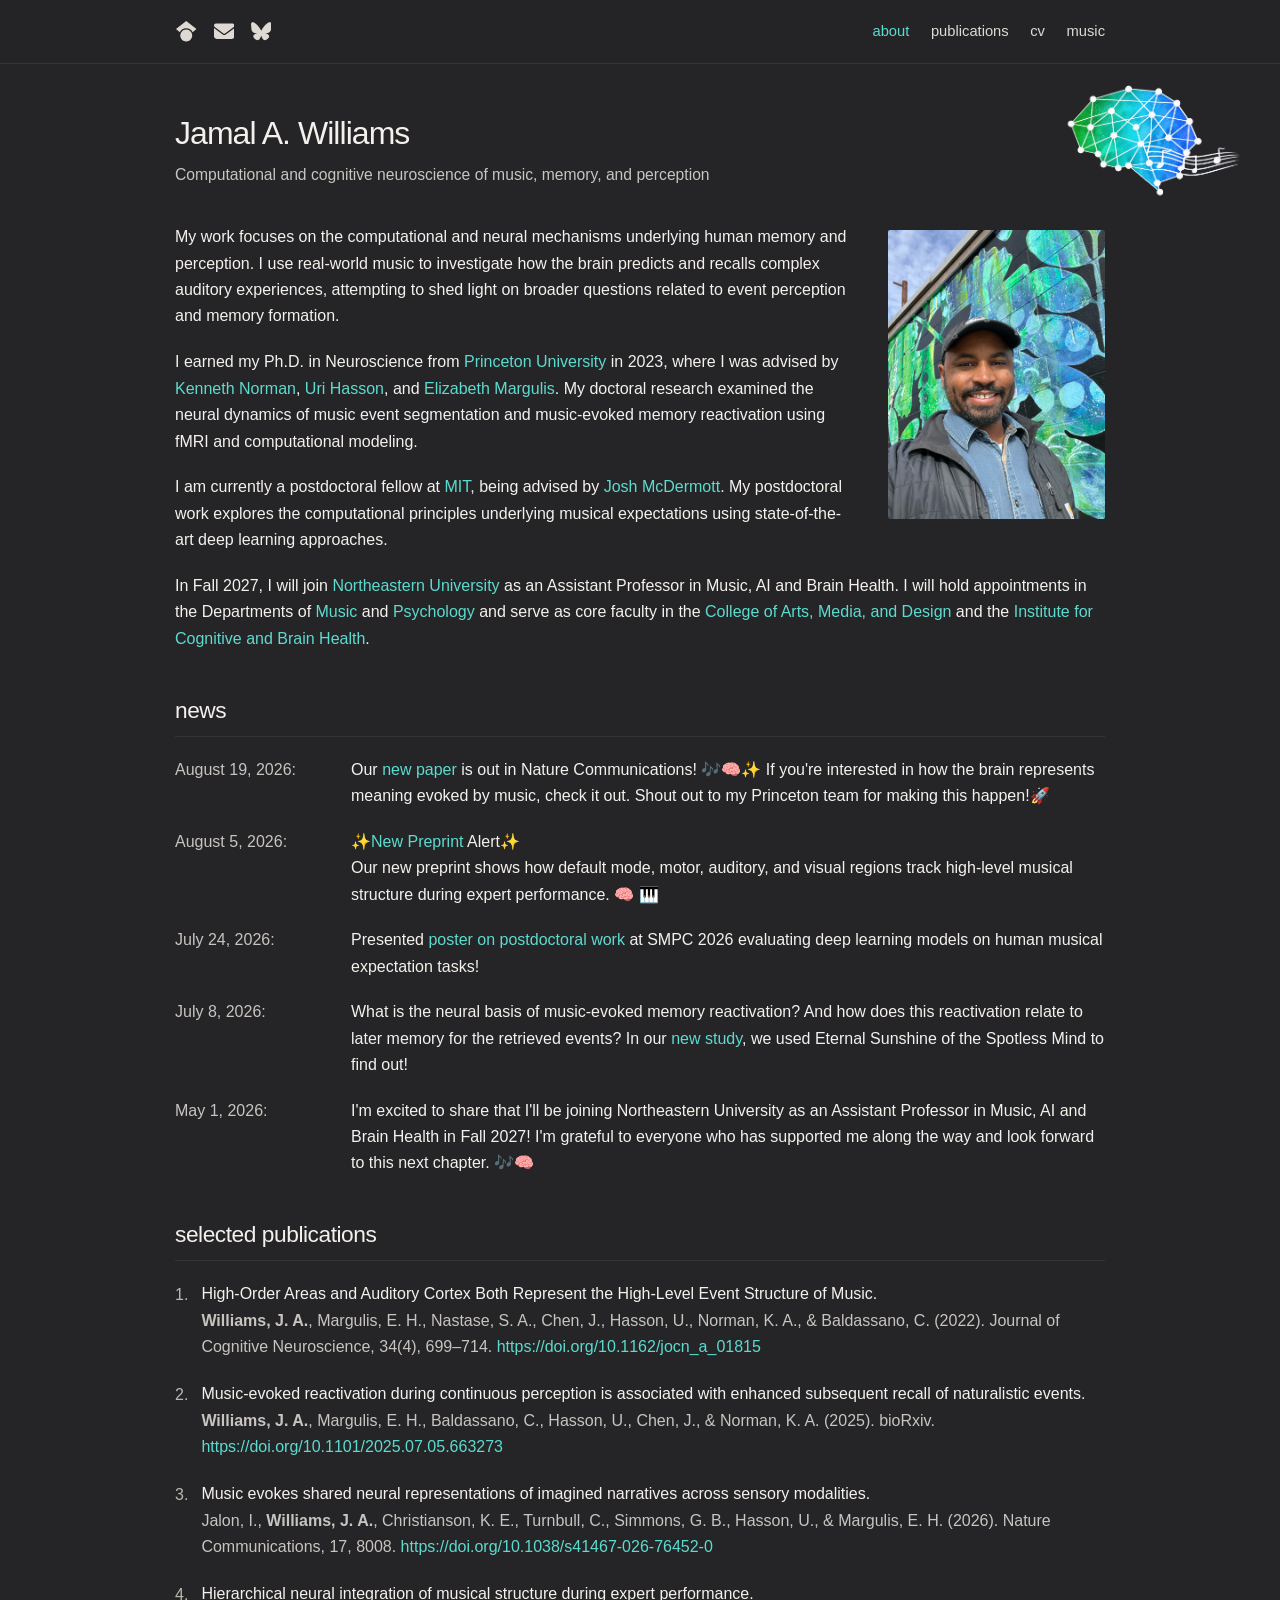
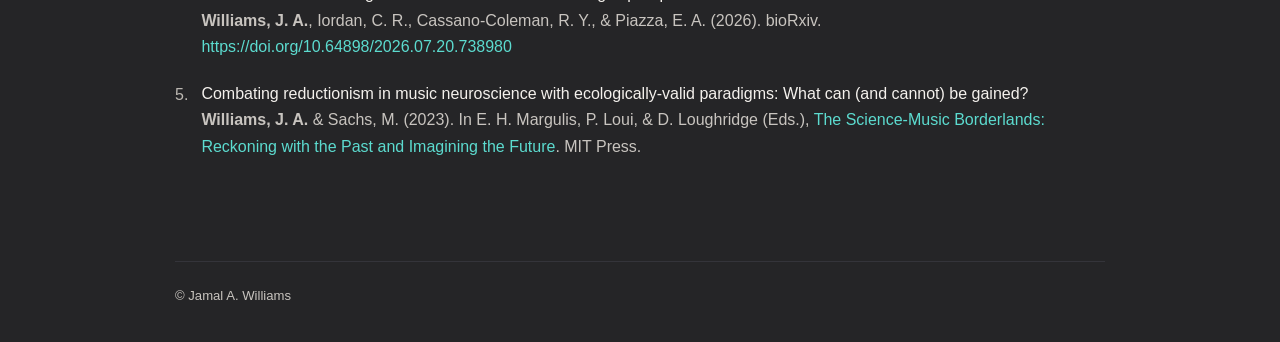
==== index.html @ fe01f704 "Correct book title PDF link" ====
<!doctype html>
<html lang="en">
  <head>
    <meta charset="utf-8">
    <meta name="viewport" content="width=device-width, initial-scale=1">
    <meta name="description" content="Personal website of Jamal A. Williams">
    <title>Jamal A. Williams</title>
    <link rel="icon" type="image/png" sizes="512x512" href="images/brain_favicon_large.png?v=larger-v1">
    <link rel="stylesheet" href="assets/css/site.css?v=section-spacing-v1">
  </head>
  <body>
    <header class="site-header">
      <div class="nav-shell">
        <div class="professional-links" aria-label="Professional links">
          <a href="https://bsky.app/profile/jayneuro.bsky.social" target="_blank" rel="me noopener noreferrer" aria-label="Bluesky" title="Bluesky"><svg viewBox="0 0 512 512" aria-hidden="true"><path d="M111.8 62.2C170.2 105.9 233 194.7 256 242.4c23-47.6 85.8-136.4 144.2-180.2c42.1-31.6 110.3-56 110.3 21.8c0 15.5-8.9 130.5-14.1 149.2C478.2 298 412 314.6 353.1 304.5c102.9 17.5 129.1 75.5 72.5 133.5c-107.4 110.2-154.3-27.6-166.3-62.9l0 0c-1.7-4.9-2.6-7.8-3.3-7.8s-1.6 3-3.3 7.8l0 0c-12 35.3-59 173.1-166.3 62.9c-56.5-58-30.4-116 72.5-133.5C100 314.6 33.8 298 15.7 233.1C10.4 214.4 1.5 99.4 1.5 83.9c0-77.8 68.2-53.4 110.3-21.8z"/></svg><span class="visually-hidden">Bluesky</span></a>
          <a href="https://scholar.google.com/citations?user=RjmK2NgAAAAJ&amp;hl=en" target="_blank" rel="noopener noreferrer" aria-label="Google Scholar" title="Google Scholar"><svg viewBox="0 0 512 512" aria-hidden="true"><path d="M390.9 298.5c0 0 0 .1 .1 .1c9.2 19.4 14.4 41.1 14.4 64C405.3 445.1 338.5 512 256 512s-149.3-66.9-149.3-149.3c0-22.9 5.2-44.6 14.4-64h0c1.7-3.6 3.6-7.2 5.6-10.7c4.4-7.6 9.4-14.7 15-21.3c27.4-32.6 68.5-53.3 114.4-53.3c33.6 0 64.6 11.1 89.6 29.9c9.1 6.9 17.4 14.7 24.8 23.5c5.6 6.6 10.6 13.8 15 21.3c2 3.4 3.8 7 5.5 10.5zm26.4-18.8c-30.1-58.4-91-98.4-161.3-98.4s-131.2 40-161.3 98.4L0 202.7 256 0 512 202.7l-94.7 77.1z"/></svg><span class="visually-hidden">Google Scholar</span></a>
          <a href="https://mail.google.com/mail/?view=cm&amp;fs=1&amp;to=jamalawilliams%40gmail.com" target="_blank" rel="noopener noreferrer" aria-label="Gmail" title="Gmail"><svg viewBox="0 0 512 512" aria-hidden="true"><path d="M48 64C21.5 64 0 85.5 0 112c0 15.1 7.1 29.3 19.2 38.4L236.8 313.6c11.4 8.5 27 8.5 38.4 0L492.8 150.4c12.1-9.1 19.2-23.3 19.2-38.4c0-26.5-21.5-48-48-48L48 64zM0 176L0 384c0 35.3 28.7 64 64 64l384 0c35.3 0 64-28.7 64-64l0-208L294.4 339.2c-22.8 17.1-54 17.1-76.8 0L0 176z"/></svg><span class="visually-hidden">Gmail</span></a>
        </div>
        <button class="menu-toggle" type="button" aria-label="Toggle navigation" aria-expanded="false">Menu</button>
        <nav class="site-nav" aria-label="Primary navigation">
          <a href="index.html" aria-current="page">about</a>
          <a href="publications.html">publications</a>
          <a href="cv.html">cv</a>
          <a href="music.html">music</a>
        </nav>
      </div>
    </header>
    <main>
      <h1 class="page-heading">Jamal A. Williams</h1>
      <p class="page-description">Computational and cognitive neuroscience of music, memory, and perception</p>
      <section class="about-intro" aria-label="About">
        <img class="brain-logo" src="images/brain_with_curved_staff.png?v=green-blue-smooth-royal" alt="Illustration of a brain with a musical staff">
        <img class="profile-image" src="images/jamal_williams_portrait_optimized.png?v=color-preserved-v1" alt="Jamal A. Williams">
        <p>My work focuses on the computational and neural mechanisms underlying human memory and perception. I use real-world music to investigate how the brain predicts and recalls complex auditory experiences, attempting to shed light on broader questions related to event perception and memory formation.</p>
        <p>I earned my Ph.D. in Neuroscience from <a href="https://www.princeton.edu/" target="_blank" rel="noopener noreferrer">Princeton University</a> in 2023, where I was advised by <a href="https://psychology.princeton.edu/people/kenneth-norman" target="_blank" rel="noopener noreferrer">Kenneth Norman</a>, <a href="https://psychology.princeton.edu/people/uri-hasson#:-:text=uri%20hasson" target="_blank" rel="noopener noreferrer">Uri Hasson</a>, and <a href="https://www.elizabethmargulis.com/#:-:text=elizabeth%20margulis" target="_blank" rel="noopener noreferrer">Elizabeth Margulis</a>. My doctoral research examined the neural dynamics of music event segmentation and music-evoked memory reactivation using fMRI and computational modeling.</p>
        <p>I am currently a postdoctoral fellow at <a href="https://www.mit.edu/" target="_blank" rel="noopener noreferrer">MIT</a>, being advised by <a href="https://mcgovern.mit.edu/profile/josh-mcdermott/" target="_blank" rel="noopener noreferrer">Josh McDermott</a>. My postdoctoral work explores the computational principles underlying musical expectations using state-of-the-art deep learning approaches.</p>
        <p>In Fall 2027, I will join <a href="https://www.northeastern.edu/" target="_blank" rel="noopener noreferrer">Northeastern University</a> as an Assistant Professor in Music, AI and Brain Health. I will hold appointments in the Departments of <a href="https://camd.northeastern.edu/music/" target="_blank" rel="noopener noreferrer">Music</a> and <a href="https://cos.northeastern.edu/psychology/" target="_blank" rel="noopener noreferrer">Psychology</a> and serve as core faculty in the <a href="https://camd.northeastern.edu/" target="_blank" rel="noopener noreferrer">College of Arts, Media, and Design</a> and the <a href="https://cbh.northeastern.edu/" target="_blank" rel="noopener noreferrer">Institute for Cognitive and Brain Health</a>.</p>
      </section>
      <section class="news-section" aria-labelledby="news-heading">
        <h2 id="news-heading" class="section-title">news</h2>
        <ul class="news-list">
          <li><time class="news-date" datetime="2026-08-19">August 19, 2026</time><span>Our <a href="https://www.nature.com/articles/s41467-026-76452-0" target="_blank" rel="noopener noreferrer">new paper</a> is out in Nature Communications! 🎶🧠✨ If you're interested in how the brain represents meaning evoked by music, check it out. Shout out to my Princeton team for making this happen!🚀</span></li>
          <li><time class="news-date" datetime="2026-08-05">August 5, 2026</time><span>✨<a href="https://www.biorxiv.org/content/10.64898/2026.07.20.738980v1" target="_blank" rel="noopener noreferrer">New Preprint</a> Alert✨<br>Our new preprint shows how default mode, motor, auditory, and visual regions track high-level musical structure during expert performance. 🧠 🎹</span></li>
          <li><time class="news-date" datetime="2026-07-24">July 24, 2026</time><span>Presented <a href="files/smpc-2026-poster.pdf" target="_blank" rel="noopener noreferrer">poster on postdoctoral work</a> at SMPC 2026 evaluating deep learning models on human musical expectation tasks!</span></li>
          <li><time class="news-date" datetime="2026-07-08">July 8, 2026</time><span>What is the neural basis of music-evoked memory reactivation? And how does this reactivation relate to later memory for the retrieved events? In our <a href="https://doi.org/10.1101/2025.07.05.663273" target="_blank" rel="noopener noreferrer">new study</a>, we used Eternal Sunshine of the Spotless Mind to find out!</span></li>
          <li><time class="news-date" datetime="2026-05-01">May 1, 2026</time><span>I'm excited to share that I'll be joining Northeastern University as an Assistant Professor in Music, AI and Brain Health in Fall 2027! I'm grateful to everyone who has supported me along the way and look forward to this next chapter. 🎶🧠</span></li>
        </ul>
      </section>
      <section class="selected-publications" aria-labelledby="selected-publications-heading">
        <h2 id="selected-publications-heading" class="section-title">selected publications</h2>
        <ol class="publication-list">
          <li><span class="publication-title">High-Order Areas and Auditory Cortex Both Represent the High-Level Event Structure of Music.</span><span class="publication-meta"><strong>Williams, J. A.</strong>, Margulis, E. H., Nastase, S. A., Chen, J., Hasson, U., Norman, K. A., &amp; Baldassano, C. (2022). Journal of Cognitive Neuroscience, 34(4), 699–714. <a href="https://doi.org/10.1162/jocn_a_01815" target="_blank" rel="noopener noreferrer">https://doi.org/10.1162/jocn_a_01815</a></span></li>
          <li><span class="publication-title">Music-evoked reactivation during continuous perception is associated with enhanced subsequent recall of naturalistic events.</span><span class="publication-meta"><strong>Williams, J. A.</strong>, Margulis, E. H., Baldassano, C., Hasson, U., Chen, J., &amp; Norman, K. A. (2025). bioRxiv. <a href="https://doi.org/10.1101/2025.07.05.663273" target="_blank" rel="noopener noreferrer">https://doi.org/10.1101/2025.07.05.663273</a></span></li>
          <li><span class="publication-title">Music evokes shared neural representations of imagined narratives across sensory modalities.</span><span class="publication-meta">Jalon, I., <strong>Williams, J. A.</strong>, Christianson, K. E., Turnbull, C., Simmons, G. B., Hasson, U., &amp; Margulis, E. H. (2026). Nature Communications, 17, 8008. <a href="https://doi.org/10.1038/s41467-026-76452-0" target="_blank" rel="noopener noreferrer">https://doi.org/10.1038/s41467-026-76452-0</a></span></li>
          <li><span class="publication-title">Hierarchical neural integration of musical structure during expert performance.</span><span class="publication-meta"><strong>Williams, J. A.</strong>, Iordan, C. R., Cassano-Coleman, R. Y., &amp; Piazza, E. A. (2026). bioRxiv. <a href="https://doi.org/10.64898/2026.07.20.738980" target="_blank" rel="noopener noreferrer">https://doi.org/10.64898/2026.07.20.738980</a></span></li>
          <li><span class="publication-title">Combating reductionism in music neuroscience with ecologically-valid paradigms: What can (and cannot) be gained?</span><span class="publication-meta"><strong>Williams, J. A.</strong> &amp; Sachs, M. (2023). In E. H. Margulis, P. Loui, &amp; D. Loughridge (Eds.), <a href="https://watermark02.silverchair.com/book_9780262373043.pdf?token=[base64]" target="_blank" rel="noopener noreferrer">The Science-Music Borderlands: Reckoning with the Past and Imagining the Future</a>. MIT Press.</span></li>
        </ol>
      </section>
    </main>
    <footer class="site-footer">© Jamal A. Williams</footer>
    <script src="assets/js/site.js"></script>
  </body>
</html>
---- assets/css/site.css ----
:root {
  --paper: #252527;
  --ink: #f4f1ed;
  --muted: #c8c4bf;
  --line: #34343a;
  --accent: #5cdbcf;
  --accent-hover: #a7f3ec;
  --page-width: 930px;
}

* { box-sizing: border-box; }
html { scroll-behavior: smooth; }
body {
  margin: 0; min-height: 100vh; color: var(--ink); background: var(--paper);
  font-family: "Helvetica Neue", Helvetica, Arial, sans-serif; font-size: 16px;
  line-height: 1.65; -webkit-font-smoothing: antialiased;
}
a { color: var(--accent); text-decoration: none; }
a:hover, a:focus-visible { color: var(--accent-hover); text-decoration: underline; }
.site-header {
  position: sticky; top: 0; z-index: 10; width: 100%; background: rgba(37, 37, 39, 0.96);
  border-bottom: 1px solid var(--line); backdrop-filter: blur(8px);
}
.nav-shell {
  display: flex; align-items: center; justify-content: space-between;
  max-width: calc(var(--page-width) + 32px); min-height: 63px; margin: 0 auto; padding: 0 16px;
}
.professional-links { display: flex; align-items: center; gap: 0.88rem; white-space: nowrap; }
.professional-links a { display: inline-flex; width: 1.45rem; height: 1.45rem; align-items: center; justify-content: center; color: #ded9d3; }
.professional-links a[aria-label="Google Scholar"] { order: 1; }
.professional-links a[aria-label="Email"], .professional-links a[aria-label="Gmail"] { order: 2; }
.professional-links a[aria-label="Bluesky"] { order: 3; }
.professional-links a:hover, .professional-links a:focus-visible { color: var(--accent); text-decoration: none; }
.professional-links svg { width: 1.28rem; height: 1.28rem; fill: currentColor; }
.visually-hidden { position: absolute; width: 1px; height: 1px; padding: 0; margin: -1px; overflow: hidden; clip: rect(0, 0, 0, 0); white-space: nowrap; border: 0; }
.menu-toggle { display: none; padding: 0.4rem 0.55rem; color: var(--ink); border: 1px solid #5b5b62; border-radius: 4px; background: var(--paper); font: inherit; }
.site-nav { display: flex; align-items: center; gap: 1.35rem; }
.site-nav a { color: #ded9d3; font-size: 0.92rem; text-transform: lowercase; }
.site-nav a:hover, .site-nav a:focus-visible, .site-nav a[aria-current="page"] { color: var(--accent); text-decoration: none; }
main { width: min(var(--page-width), calc(100% - 40px)); margin: 0 auto; padding: 2.7rem 0 5rem; }
.music-page { width: min(1091px, calc(100% - 40px)); }
.page-heading { margin: 0 0 0.15rem; font-size: 2rem; font-weight: 400; letter-spacing: -0.03em; }
.page-description { margin: 0 0 2.25rem; color: var(--muted); font-size: 0.98rem; }
.publications-page .page-description { margin-bottom: 1.35rem; }
.about-intro { position: relative; display: flow-root; margin-top: 0.2rem; }
.profile-image { float: right; width: min(217px, 29.75%); margin: 0.35rem 0 1.35rem 2.35rem; border-radius: 2px; object-fit: cover; }
.brain-logo { position: absolute; top: -8.7rem; right: min(1rem, calc((var(--page-width) - 100vw) / 2 + 2rem)); width: 186px; height: auto; }
.about-intro p { margin: 0 0 1.22rem; }
.section-title { margin: 1.25rem 0 1.25rem; padding-bottom: 0.42rem; border-bottom: 1px solid var(--line); font-size: 1.42rem; font-weight: 400; letter-spacing: -0.02em; }
.news-list { margin: 0; padding: 0; list-style: none; }
.news-list li { display: grid; grid-template-columns: minmax(8.4rem, 10rem) minmax(0, 1fr); gap: 1rem; padding: 0 0 1.2rem; }
.news-date { color: var(--muted); font-weight: 500; }
.news-date::after { content: ":"; }
.publication-list { margin: 0; padding: 0; list-style: none; counter-reset: item; }
.publication-list li { position: relative; padding: 0 0 1.3rem 1.65rem; }
.publication-list li::before { position: absolute; left: 0; top: 0.08rem; color: #bcb8b2; content: counter(item) "."; counter-increment: item; }
.publication-title { font-weight: 500; }
.publication-meta { display: block; color: var(--muted); }
.cv-actions { display: flex; gap: 1rem; align-items: center; margin: 0 0 1.3rem; }
.button-link { display: inline-block; padding: 0.42rem 0.78rem; border: 1px solid #777780; border-radius: 4px; color: var(--ink); font-size: 0.91rem; }
.button-link:hover, .button-link:focus-visible { border-color: var(--accent); color: var(--accent); text-decoration: none; }
.cv-frame { width: 100%; height: min(1030px, 125vw); border: 1px solid var(--line); }
.media-grid { display: grid; grid-template-columns: repeat(3, minmax(0, 1fr)); gap: 2.15rem 1.35rem; margin-top: 0.75rem; }
.media-card { min-width: 0; }
.media-card img { display: block; width: 100%; aspect-ratio: 1 / 1; object-fit: cover; border: 1px solid var(--line); }
.media-card h2 { margin: 0.78rem 0 0.16rem; font-size: 1rem; font-weight: 500; line-height: 1.35; }
.media-card p { margin: 0; color: var(--muted); font-size: 0.91rem; line-height: 1.45; }
.site-footer { width: min(var(--page-width), calc(100% - 40px)); margin: 0 auto; padding: 1.45rem 0 2.2rem; border-top: 1px solid var(--line); color: var(--muted); font-size: 0.82rem; }
@media (max-width: 650px) {
  .nav-shell { min-height: 57px; } .menu-toggle { display: inline-block; }
  .site-nav { display: none; position: absolute; top: 57px; right: 0; left: 0; flex-direction: column; align-items: stretch; gap: 0; padding: 0.35rem 20px 0.65rem; border-bottom: 1px solid var(--line); background: var(--paper); }
  .site-nav.is-open { display: flex; } .site-nav a { padding: 0.45rem 0; }
  main, .music-page { width: min(var(--page-width), calc(100% - 32px)); padding-top: 2.3rem; }
  .profile-image { width: 36.55%; margin-left: 1.25rem; } .brain-logo { display: none; } .media-grid { grid-template-columns: 1fr; gap: 2rem; } .news-list li { grid-template-columns: 1fr; gap: 0.1rem; }
}
@media (max-width: 420px) {
  .professional-links { gap: 0.65rem; } .profile-image { float: none; width: min(217px, 100%); margin: 0.25rem 0 1.35rem; } .page-heading { font-size: 1.7rem; }
}
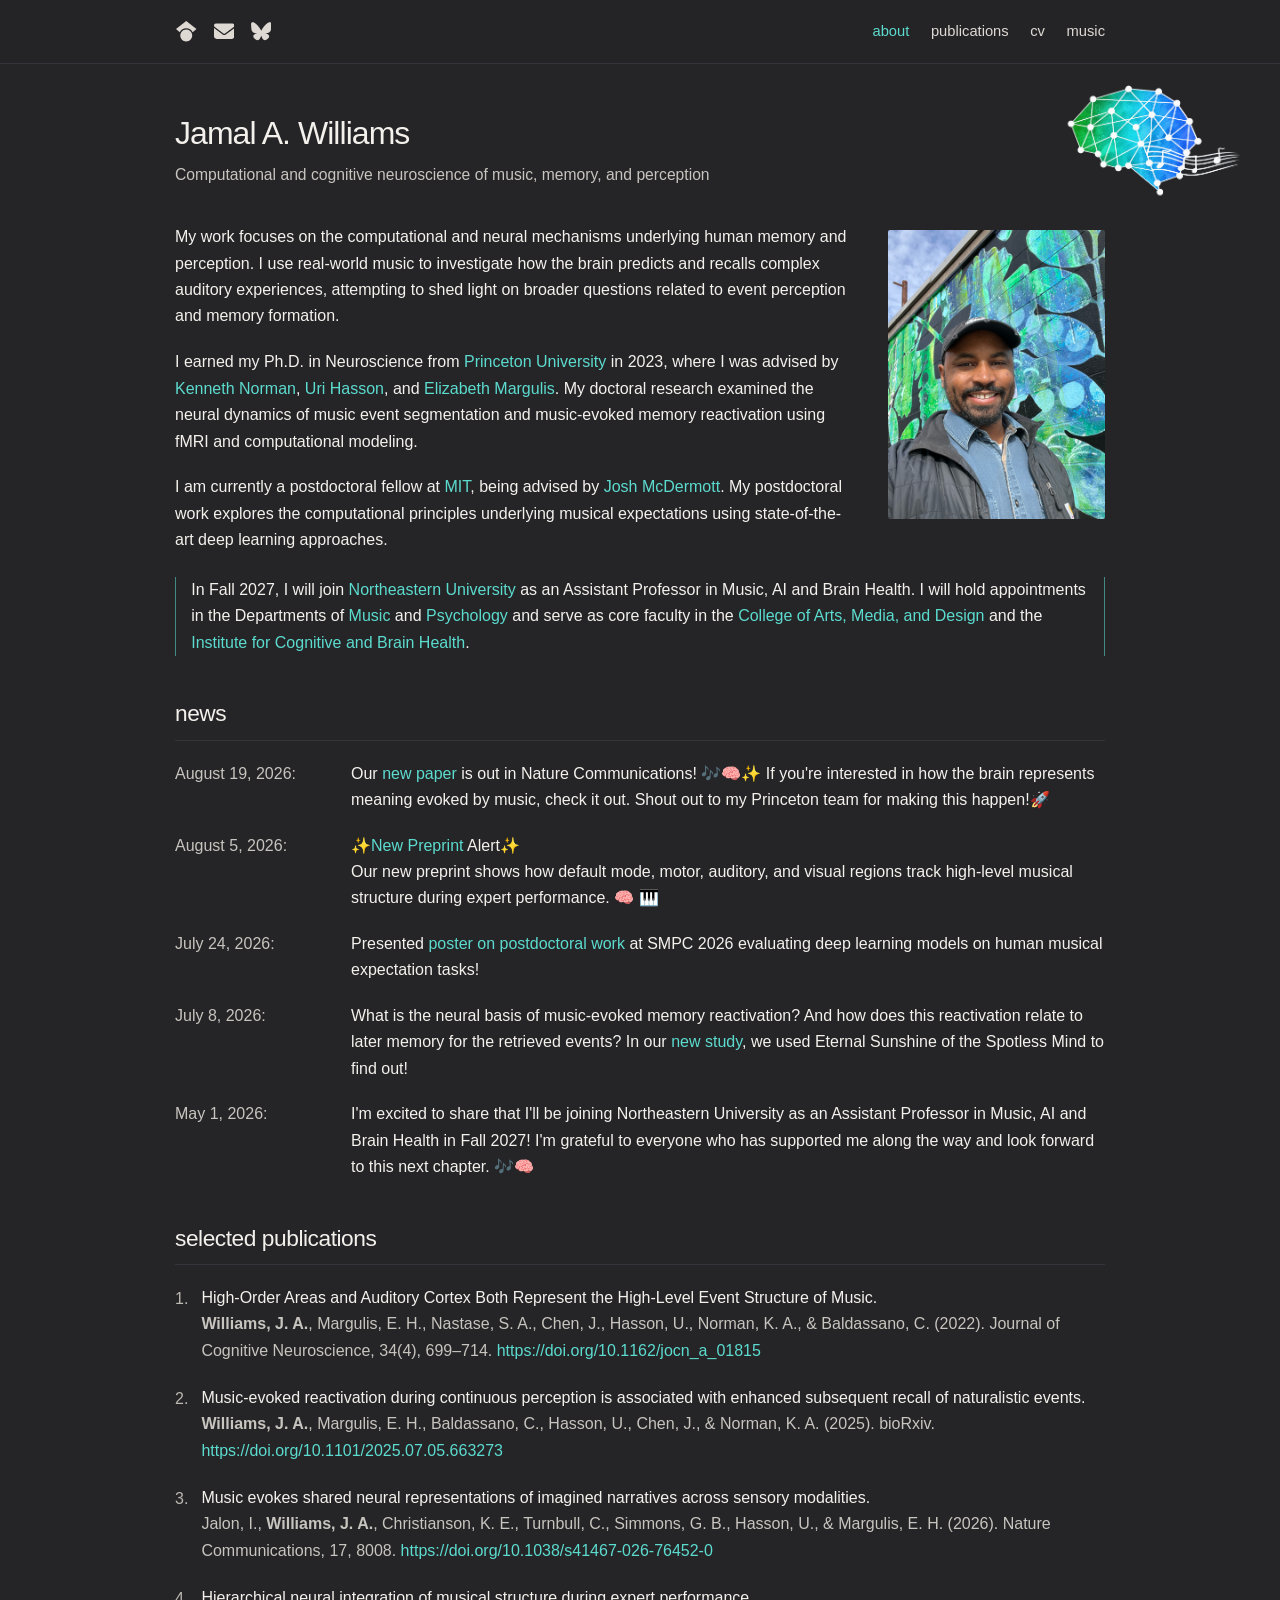
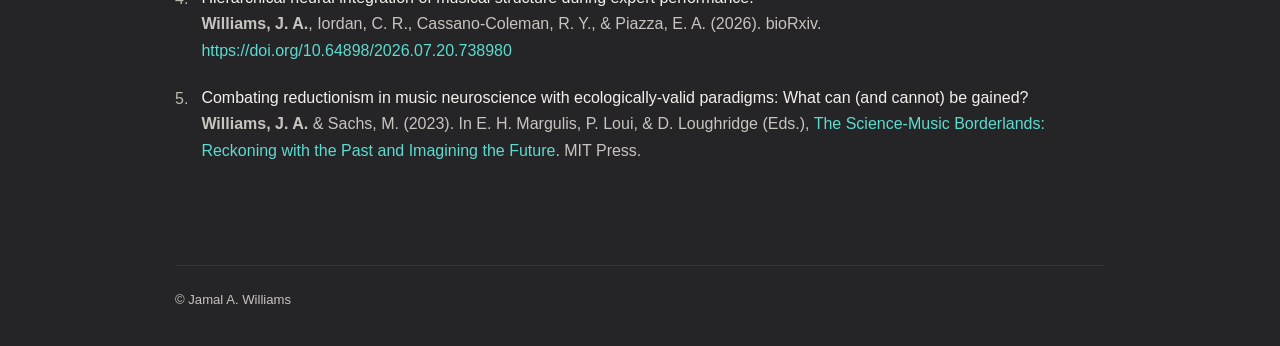
==== commit 7999fa8a: "Emphasize future appointment in about section" ====
--- a/index.html
+++ b/index.html
@@ -6,7 +6,7 @@
     <meta name="description" content="Personal website of Jamal A. Williams">
     <title>Jamal A. Williams</title>
     <link rel="icon" type="image/png" sizes="512x512" href="images/brain_favicon_large.png?v=larger-v1">
-    <link rel="stylesheet" href="assets/css/site.css?v=section-spacing-v1">
+    <link rel="stylesheet" href="assets/css/site.css?v=lab-announcement-v1">
   </head>
   <body>
     <header class="site-header">
@@ -34,7 +34,7 @@
         <p>My work focuses on the computational and neural mechanisms underlying human memory and perception. I use real-world music to investigate how the brain predicts and recalls complex auditory experiences, attempting to shed light on broader questions related to event perception and memory formation.</p>
         <p>I earned my Ph.D. in Neuroscience from <a href="https://www.princeton.edu/" target="_blank" rel="noopener noreferrer">Princeton University</a> in 2023, where I was advised by <a href="https://psychology.princeton.edu/people/kenneth-norman" target="_blank" rel="noopener noreferrer">Kenneth Norman</a>, <a href="https://psychology.princeton.edu/people/uri-hasson#:-:text=uri%20hasson" target="_blank" rel="noopener noreferrer">Uri Hasson</a>, and <a href="https://www.elizabethmargulis.com/#:-:text=elizabeth%20margulis" target="_blank" rel="noopener noreferrer">Elizabeth Margulis</a>. My doctoral research examined the neural dynamics of music event segmentation and music-evoked memory reactivation using fMRI and computational modeling.</p>
         <p>I am currently a postdoctoral fellow at <a href="https://www.mit.edu/" target="_blank" rel="noopener noreferrer">MIT</a>, being advised by <a href="https://mcgovern.mit.edu/profile/josh-mcdermott/" target="_blank" rel="noopener noreferrer">Josh McDermott</a>. My postdoctoral work explores the computational principles underlying musical expectations using state-of-the-art deep learning approaches.</p>
-        <p>In Fall 2027, I will join <a href="https://www.northeastern.edu/" target="_blank" rel="noopener noreferrer">Northeastern University</a> as an Assistant Professor in Music, AI and Brain Health. I will hold appointments in the Departments of <a href="https://camd.northeastern.edu/music/" target="_blank" rel="noopener noreferrer">Music</a> and <a href="https://cos.northeastern.edu/psychology/" target="_blank" rel="noopener noreferrer">Psychology</a> and serve as core faculty in the <a href="https://camd.northeastern.edu/" target="_blank" rel="noopener noreferrer">College of Arts, Media, and Design</a> and the <a href="https://cbh.northeastern.edu/" target="_blank" rel="noopener noreferrer">Institute for Cognitive and Brain Health</a>.</p>
+        <p class="lab-announcement">In Fall 2027, I will join <a href="https://www.northeastern.edu/" target="_blank" rel="noopener noreferrer">Northeastern University</a> as an Assistant Professor in Music, AI and Brain Health. I will hold appointments in the Departments of <a href="https://camd.northeastern.edu/music/" target="_blank" rel="noopener noreferrer">Music</a> and <a href="https://cos.northeastern.edu/psychology/" target="_blank" rel="noopener noreferrer">Psychology</a> and serve as core faculty in the <a href="https://camd.northeastern.edu/" target="_blank" rel="noopener noreferrer">College of Arts, Media, and Design</a> and the <a href="https://cbh.northeastern.edu/" target="_blank" rel="noopener noreferrer">Institute for Cognitive and Brain Health</a>.</p>
       </section>
       <section class="news-section" aria-labelledby="news-heading">
         <h2 id="news-heading" class="section-title">news</h2>
@@ -53,7 +53,7 @@
           <li><span class="publication-title">Music-evoked reactivation during continuous perception is associated with enhanced subsequent recall of naturalistic events.</span><span class="publication-meta"><strong>Williams, J. A.</strong>, Margulis, E. H., Baldassano, C., Hasson, U., Chen, J., &amp; Norman, K. A. (2025). bioRxiv. <a href="https://doi.org/10.1101/2025.07.05.663273" target="_blank" rel="noopener noreferrer">https://doi.org/10.1101/2025.07.05.663273</a></span></li>
           <li><span class="publication-title">Music evokes shared neural representations of imagined narratives across sensory modalities.</span><span class="publication-meta">Jalon, I., <strong>Williams, J. A.</strong>, Christianson, K. E., Turnbull, C., Simmons, G. B., Hasson, U., &amp; Margulis, E. H. (2026). Nature Communications, 17, 8008. <a href="https://doi.org/10.1038/s41467-026-76452-0" target="_blank" rel="noopener noreferrer">https://doi.org/10.1038/s41467-026-76452-0</a></span></li>
           <li><span class="publication-title">Hierarchical neural integration of musical structure during expert performance.</span><span class="publication-meta"><strong>Williams, J. A.</strong>, Iordan, C. R., Cassano-Coleman, R. Y., &amp; Piazza, E. A. (2026). bioRxiv. <a href="https://doi.org/10.64898/2026.07.20.738980" target="_blank" rel="noopener noreferrer">https://doi.org/10.64898/2026.07.20.738980</a></span></li>
-          <li><span class="publication-title">Combating reductionism in music neuroscience with ecologically-valid paradigms: What can (and cannot) be gained?</span><span class="publication-meta"><strong>Williams, J. A.</strong> &amp; Sachs, M. (2023). In E. H. Margulis, P. Loui, &amp; D. Loughridge (Eds.), <a href="https://watermark02.silverchair.com/book_9780262373043.pdf?token=[base64]" target="_blank" rel="noopener noreferrer">The Science-Music Borderlands: Reckoning with the Past and Imagining the Future</a>. MIT Press.</span></li>
+          <li><span class="publication-title">Combating reductionism in music neuroscience with ecologically-valid paradigms: What can (and cannot) be gained?</span><span class="publication-meta"><strong>Williams, J. A.</strong> &amp; Sachs, M. (2023). In E. H. Margulis, P. Loui, &amp; D. Loughridge (Eds.), <a href="https://doi.org/10.7551/mitpress/14186.003.0022" target="_blank" rel="noopener noreferrer">The Science-Music Borderlands: Reckoning with the Past and Imagining the Future</a>. MIT Press.</span></li>
         </ol>
       </section>
     </main>
--- a/assets/css/site.css
+++ b/assets/css/site.css
@@ -46,6 +46,7 @@
 .profile-image { float: right; width: min(217px, 29.75%); margin: 0.35rem 0 1.35rem 2.35rem; border-radius: 2px; object-fit: cover; }
 .brain-logo { position: absolute; top: -8.7rem; right: min(1rem, calc((var(--page-width) - 100vw) / 2 + 2rem)); width: 186px; height: auto; }
 .about-intro p { margin: 0 0 1.22rem; }
+.about-intro .lab-announcement { margin-top: 1.45rem; padding-inline: 0.95rem; border-inline: 1px solid rgba(92, 219, 207, 0.55); }
 .section-title { margin: 1.25rem 0 1.25rem; padding-bottom: 0.42rem; border-bottom: 1px solid var(--line); font-size: 1.42rem; font-weight: 400; letter-spacing: -0.02em; }
 .news-list { margin: 0; padding: 0; list-style: none; }
 .news-list li { display: grid; grid-template-columns: minmax(8.4rem, 10rem) minmax(0, 1fr); gap: 1rem; padding: 0 0 1.2rem; }
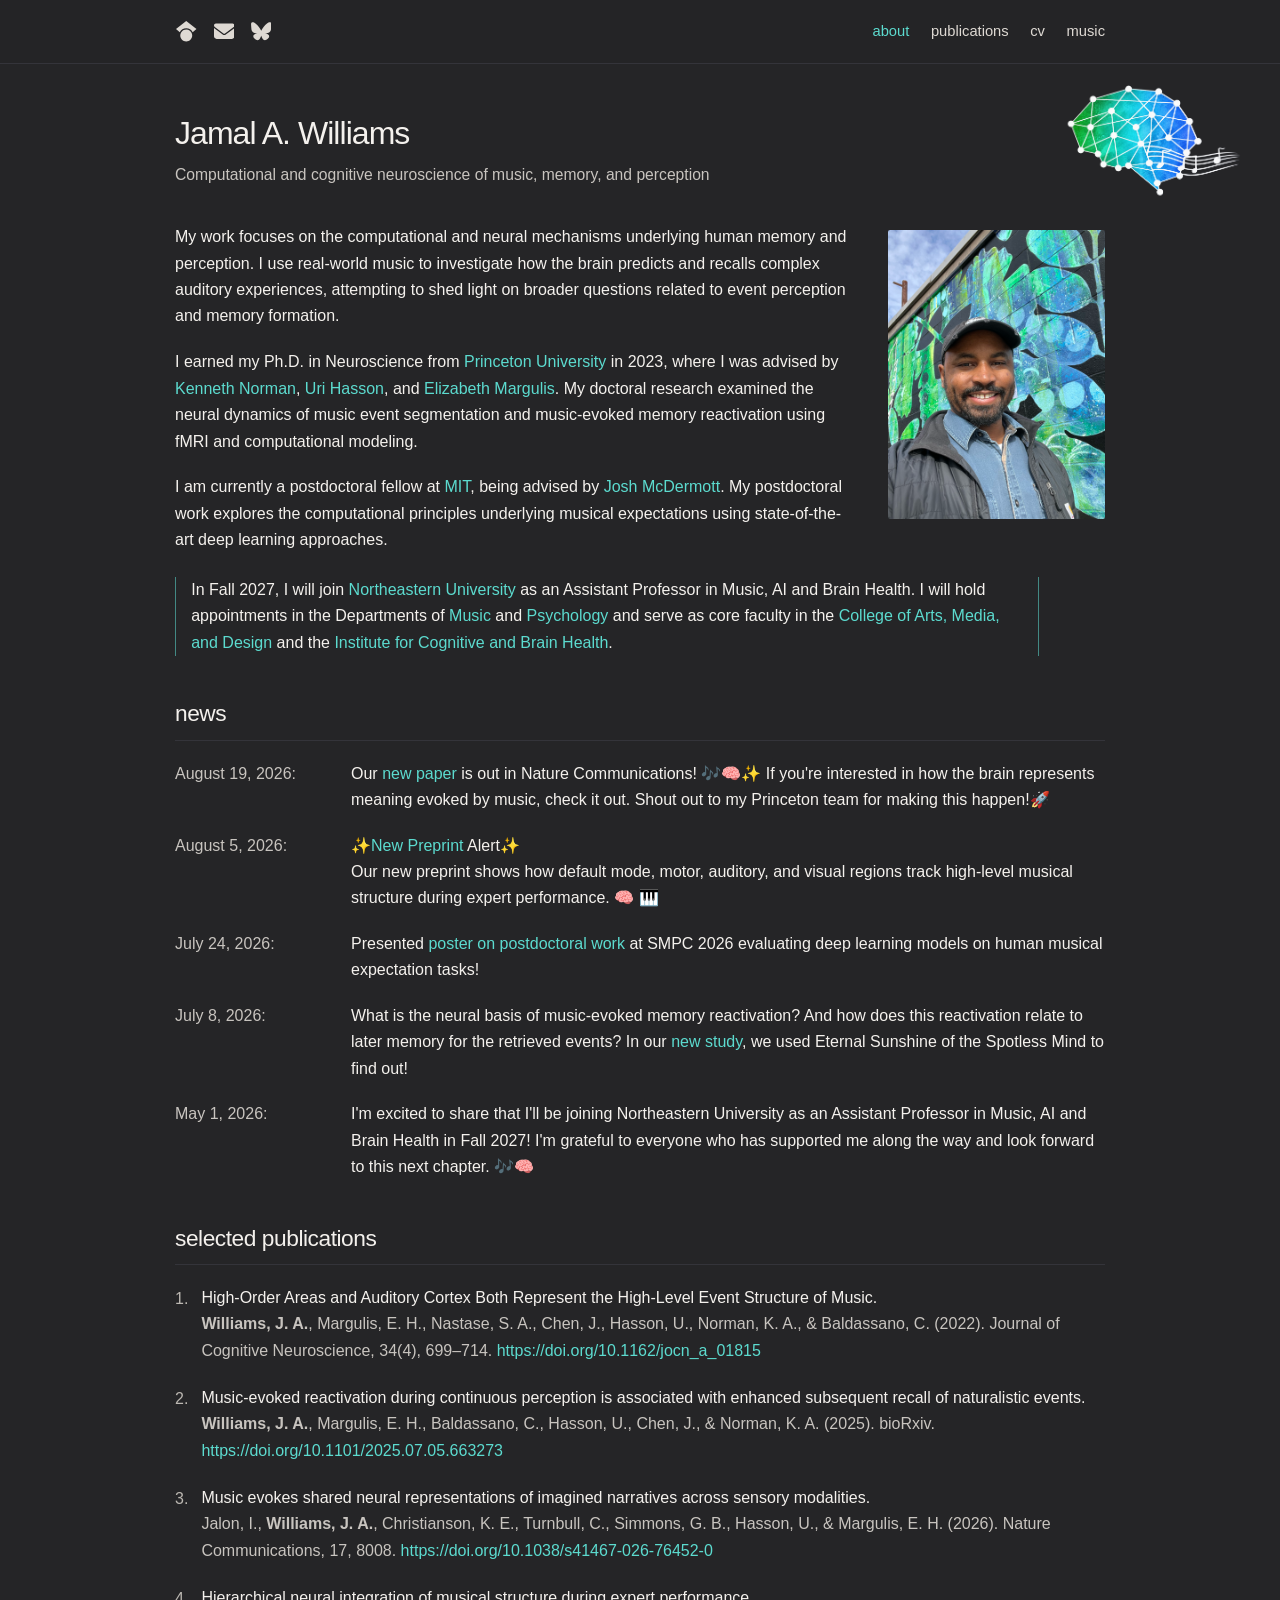
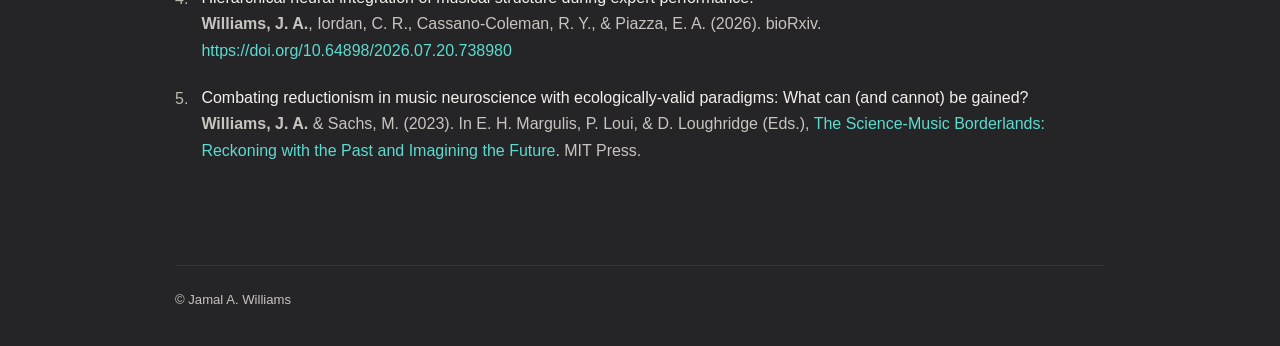
==== commit 26e20bcf: "Align appointment callout borders with text" ====
--- a/index.html
+++ b/index.html
@@ -6,7 +6,7 @@
     <meta name="description" content="Personal website of Jamal A. Williams">
     <title>Jamal A. Williams</title>
     <link rel="icon" type="image/png" sizes="512x512" href="images/brain_favicon_large.png?v=larger-v1">
-    <link rel="stylesheet" href="assets/css/site.css?v=lab-announcement-v1">
+    <link rel="stylesheet" href="assets/css/site.css?v=lab-announcement-v2">
   </head>
   <body>
     <header class="site-header">
--- a/assets/css/site.css
+++ b/assets/css/site.css
@@ -46,7 +46,7 @@
 .profile-image { float: right; width: min(217px, 29.75%); margin: 0.35rem 0 1.35rem 2.35rem; border-radius: 2px; object-fit: cover; }
 .brain-logo { position: absolute; top: -8.7rem; right: min(1rem, calc((var(--page-width) - 100vw) / 2 + 2rem)); width: 186px; height: auto; }
 .about-intro p { margin: 0 0 1.22rem; }
-.about-intro .lab-announcement { margin-top: 1.45rem; padding-inline: 0.95rem; border-inline: 1px solid rgba(92, 219, 207, 0.55); }
+.about-intro .lab-announcement { max-width: 54rem; margin-top: 1.45rem; padding-inline: 0.95rem; border-inline: 1px solid rgba(92, 219, 207, 0.55); }
 .section-title { margin: 1.25rem 0 1.25rem; padding-bottom: 0.42rem; border-bottom: 1px solid var(--line); font-size: 1.42rem; font-weight: 400; letter-spacing: -0.02em; }
 .news-list { margin: 0; padding: 0; list-style: none; }
 .news-list li { display: grid; grid-template-columns: minmax(8.4rem, 10rem) minmax(0, 1fr); gap: 1rem; padding: 0 0 1.2rem; }
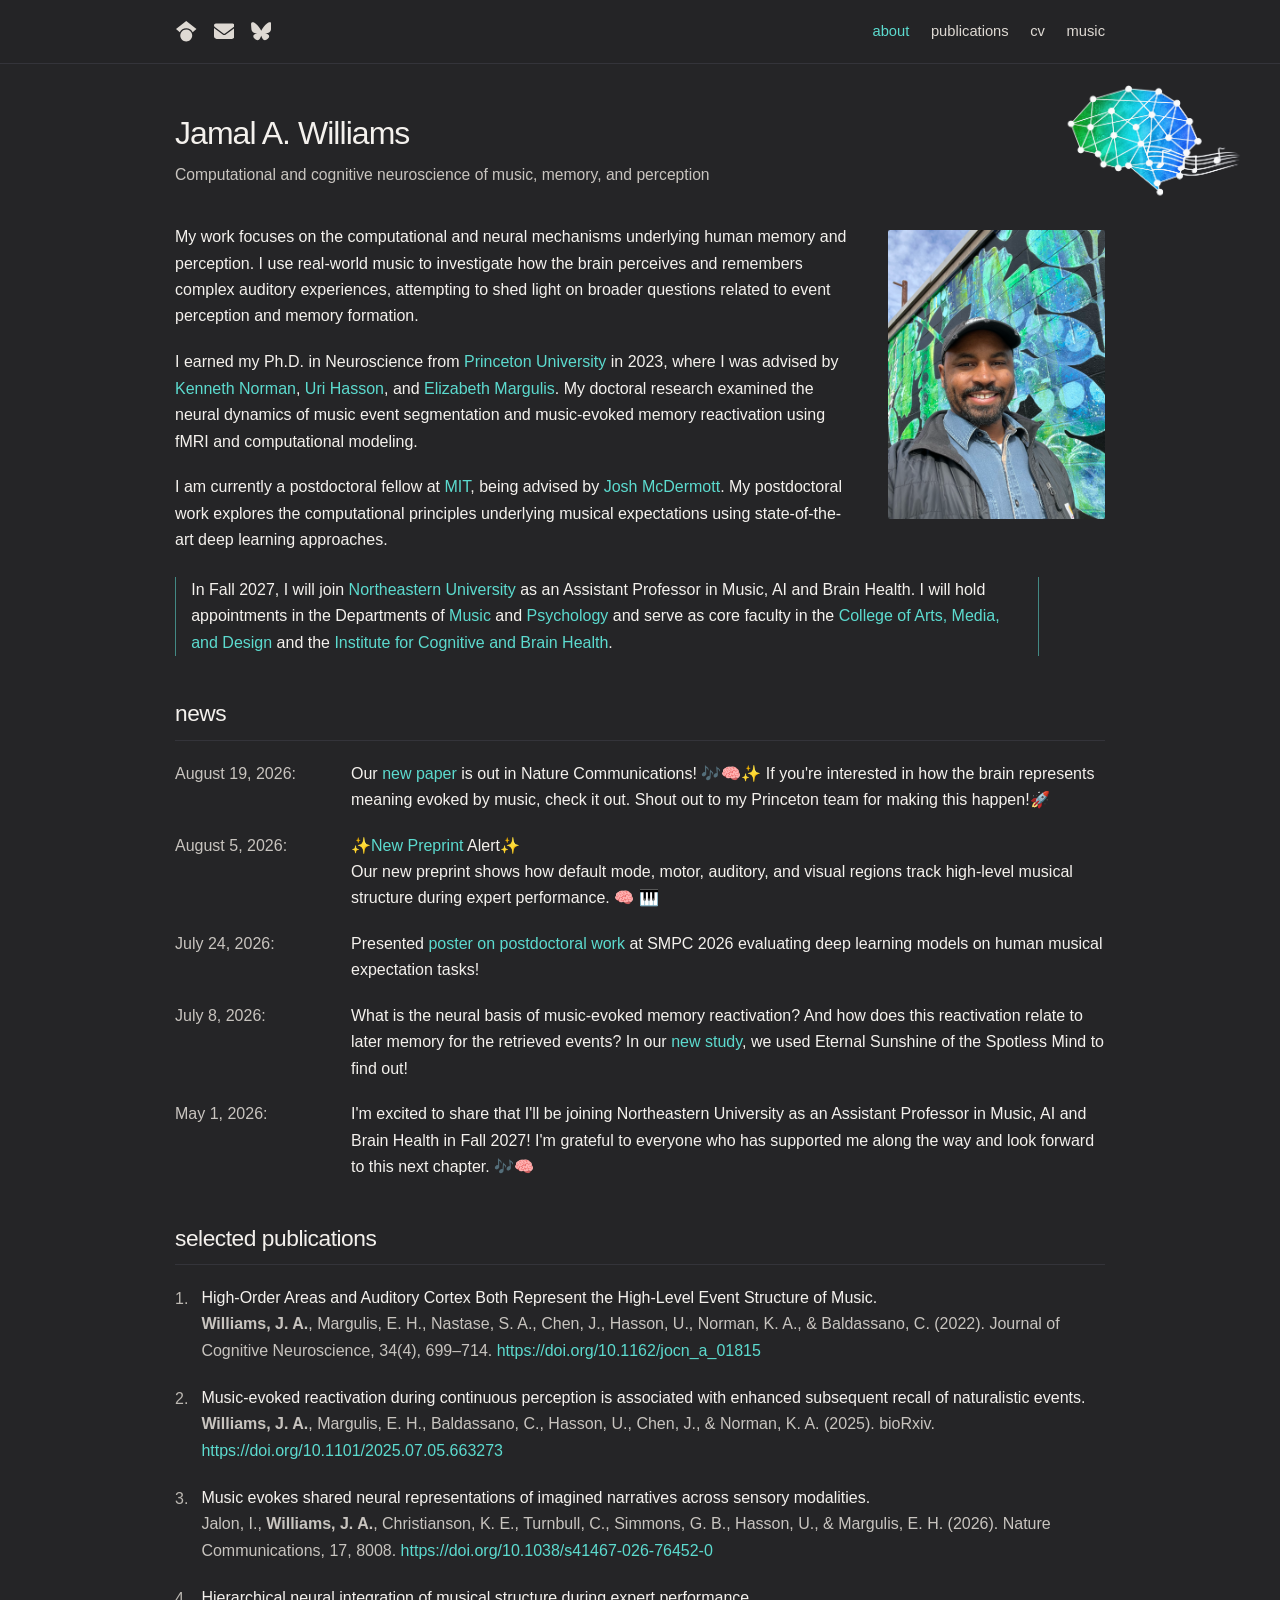
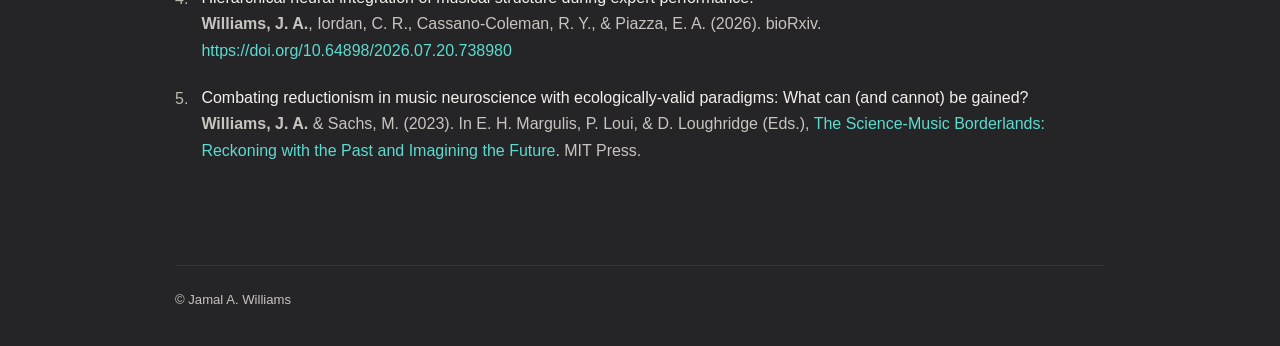
==== commit a3509f12: "Refine homepage research description" ====
--- a/index.html
+++ b/index.html
@@ -31,7 +31,7 @@
       <section class="about-intro" aria-label="About">
         <img class="brain-logo" src="images/brain_with_curved_staff.png?v=green-blue-smooth-royal" alt="Illustration of a brain with a musical staff">
         <img class="profile-image" src="images/jamal_williams_portrait_optimized.png?v=color-preserved-v1" alt="Jamal A. Williams">
-        <p>My work focuses on the computational and neural mechanisms underlying human memory and perception. I use real-world music to investigate how the brain predicts and recalls complex auditory experiences, attempting to shed light on broader questions related to event perception and memory formation.</p>
+        <p>My work focuses on the computational and neural mechanisms underlying human memory and perception. I use real-world music to investigate how the brain perceives and remembers complex auditory experiences, attempting to shed light on broader questions related to event perception and memory formation.</p>
         <p>I earned my Ph.D. in Neuroscience from <a href="https://www.princeton.edu/" target="_blank" rel="noopener noreferrer">Princeton University</a> in 2023, where I was advised by <a href="https://psychology.princeton.edu/people/kenneth-norman" target="_blank" rel="noopener noreferrer">Kenneth Norman</a>, <a href="https://psychology.princeton.edu/people/uri-hasson#:-:text=uri%20hasson" target="_blank" rel="noopener noreferrer">Uri Hasson</a>, and <a href="https://www.elizabethmargulis.com/#:-:text=elizabeth%20margulis" target="_blank" rel="noopener noreferrer">Elizabeth Margulis</a>. My doctoral research examined the neural dynamics of music event segmentation and music-evoked memory reactivation using fMRI and computational modeling.</p>
         <p>I am currently a postdoctoral fellow at <a href="https://www.mit.edu/" target="_blank" rel="noopener noreferrer">MIT</a>, being advised by <a href="https://mcgovern.mit.edu/profile/josh-mcdermott/" target="_blank" rel="noopener noreferrer">Josh McDermott</a>. My postdoctoral work explores the computational principles underlying musical expectations using state-of-the-art deep learning approaches.</p>
         <p class="lab-announcement">In Fall 2027, I will join <a href="https://www.northeastern.edu/" target="_blank" rel="noopener noreferrer">Northeastern University</a> as an Assistant Professor in Music, AI and Brain Health. I will hold appointments in the Departments of <a href="https://camd.northeastern.edu/music/" target="_blank" rel="noopener noreferrer">Music</a> and <a href="https://cos.northeastern.edu/psychology/" target="_blank" rel="noopener noreferrer">Psychology</a> and serve as core faculty in the <a href="https://camd.northeastern.edu/" target="_blank" rel="noopener noreferrer">College of Arts, Media, and Design</a> and the <a href="https://cbh.northeastern.edu/" target="_blank" rel="noopener noreferrer">Institute for Cognitive and Brain Health</a>.</p>
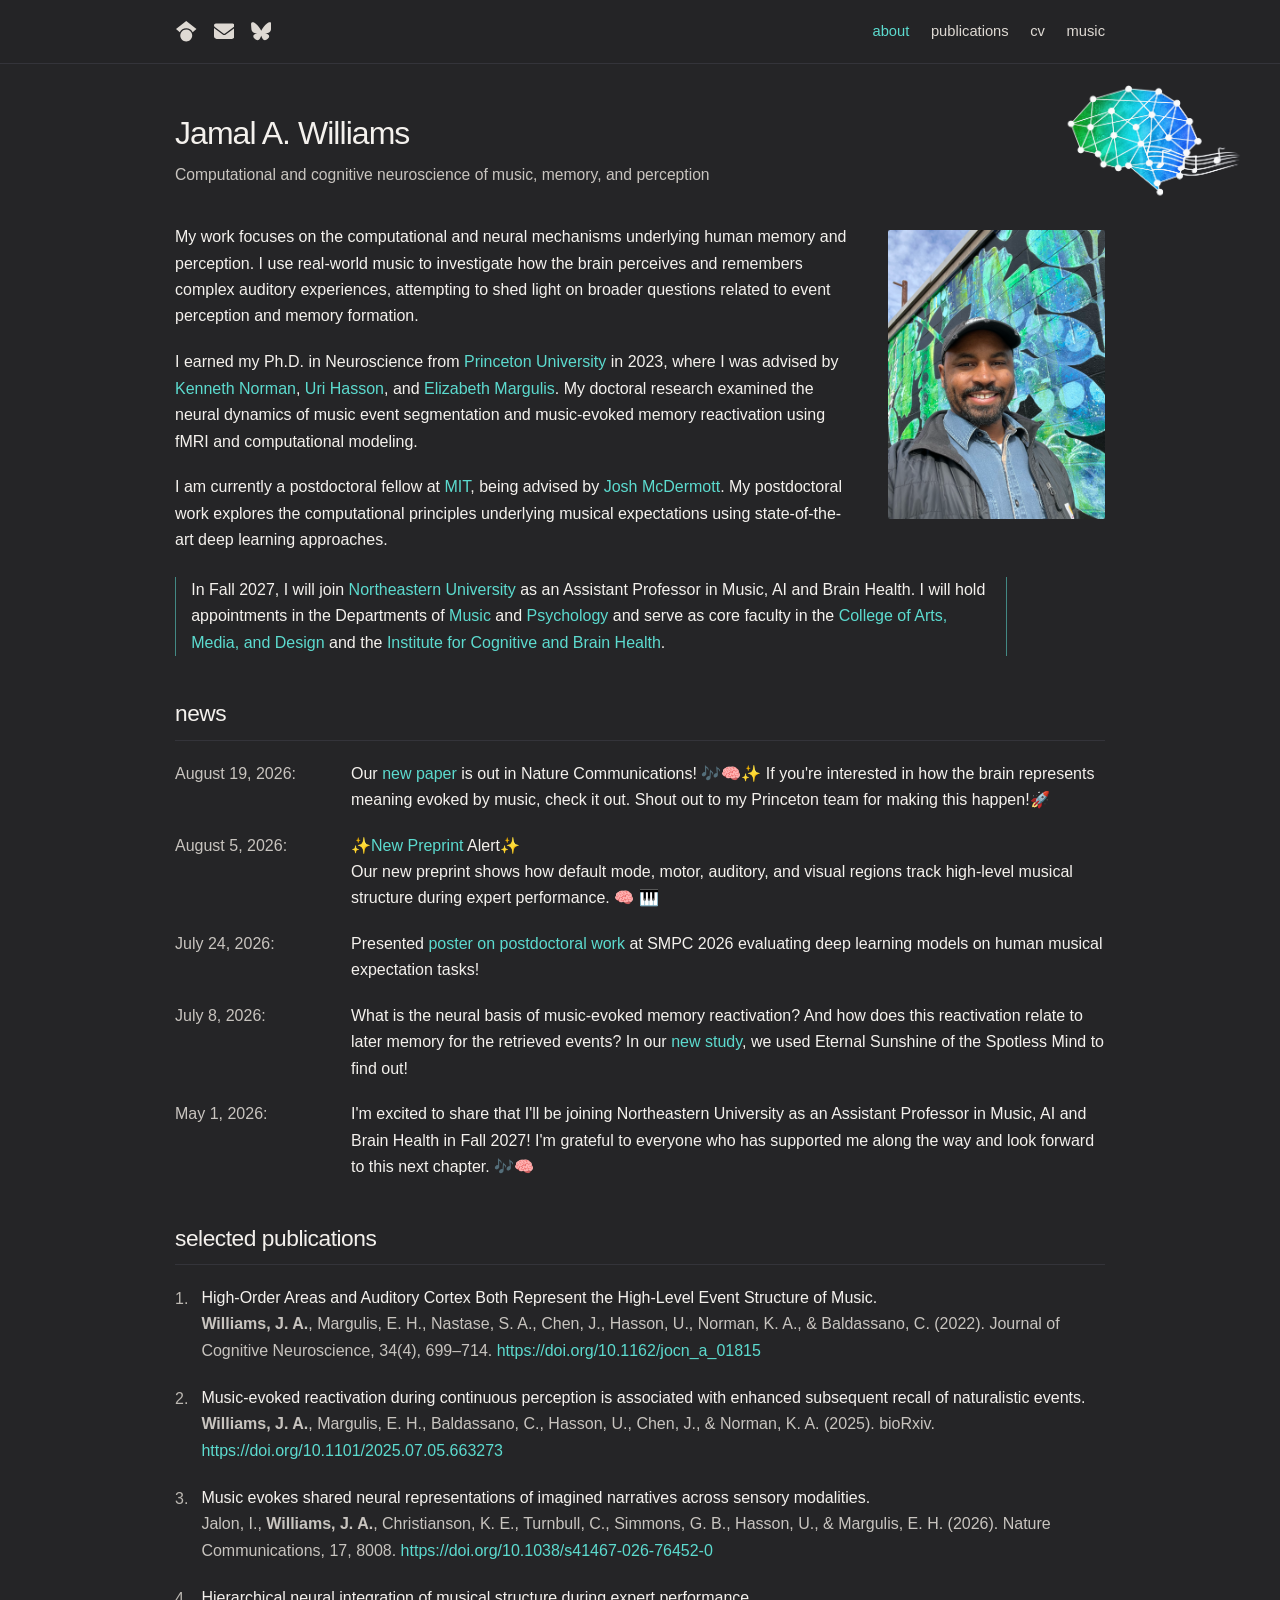
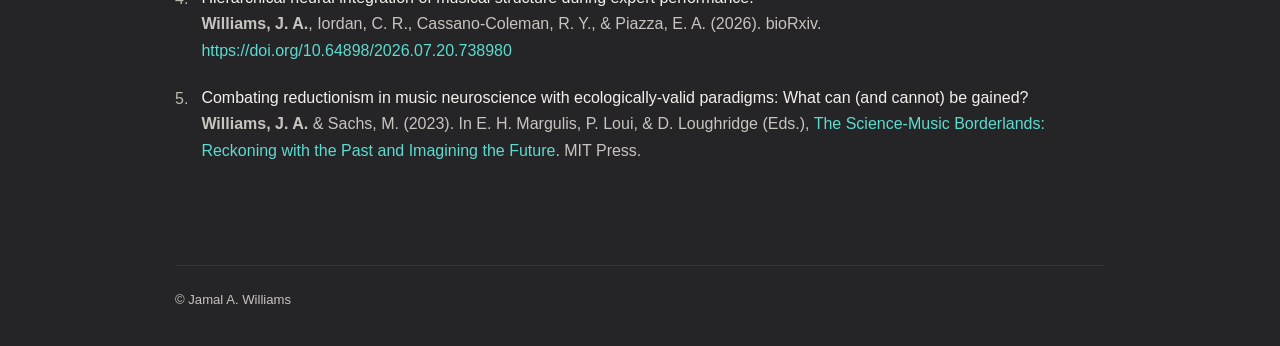
==== commit bcb32c2a: "Tighten appointment callout width" ====
--- a/index.html
+++ b/index.html
@@ -6,7 +6,7 @@
     <meta name="description" content="Personal website of Jamal A. Williams">
     <title>Jamal A. Williams</title>
     <link rel="icon" type="image/png" sizes="512x512" href="images/brain_favicon_large.png?v=larger-v1">
-    <link rel="stylesheet" href="assets/css/site.css?v=lab-announcement-v2">
+    <link rel="stylesheet" href="assets/css/site.css?v=lab-announcement-v3">
   </head>
   <body>
     <header class="site-header">
--- a/assets/css/site.css
+++ b/assets/css/site.css
@@ -46,7 +46,7 @@
 .profile-image { float: right; width: min(217px, 29.75%); margin: 0.35rem 0 1.35rem 2.35rem; border-radius: 2px; object-fit: cover; }
 .brain-logo { position: absolute; top: -8.7rem; right: min(1rem, calc((var(--page-width) - 100vw) / 2 + 2rem)); width: 186px; height: auto; }
 .about-intro p { margin: 0 0 1.22rem; }
-.about-intro .lab-announcement { max-width: 54rem; margin-top: 1.45rem; padding-inline: 0.95rem; border-inline: 1px solid rgba(92, 219, 207, 0.55); }
+.about-intro .lab-announcement { max-width: 52rem; margin-top: 1.45rem; padding-inline: 0.95rem; border-inline: 1px solid rgba(92, 219, 207, 0.55); }
 .section-title { margin: 1.25rem 0 1.25rem; padding-bottom: 0.42rem; border-bottom: 1px solid var(--line); font-size: 1.42rem; font-weight: 400; letter-spacing: -0.02em; }
 .news-list { margin: 0; padding: 0; list-style: none; }
 .news-list li { display: grid; grid-template-columns: minmax(8.4rem, 10rem) minmax(0, 1fr); gap: 1rem; padding: 0 0 1.2rem; }
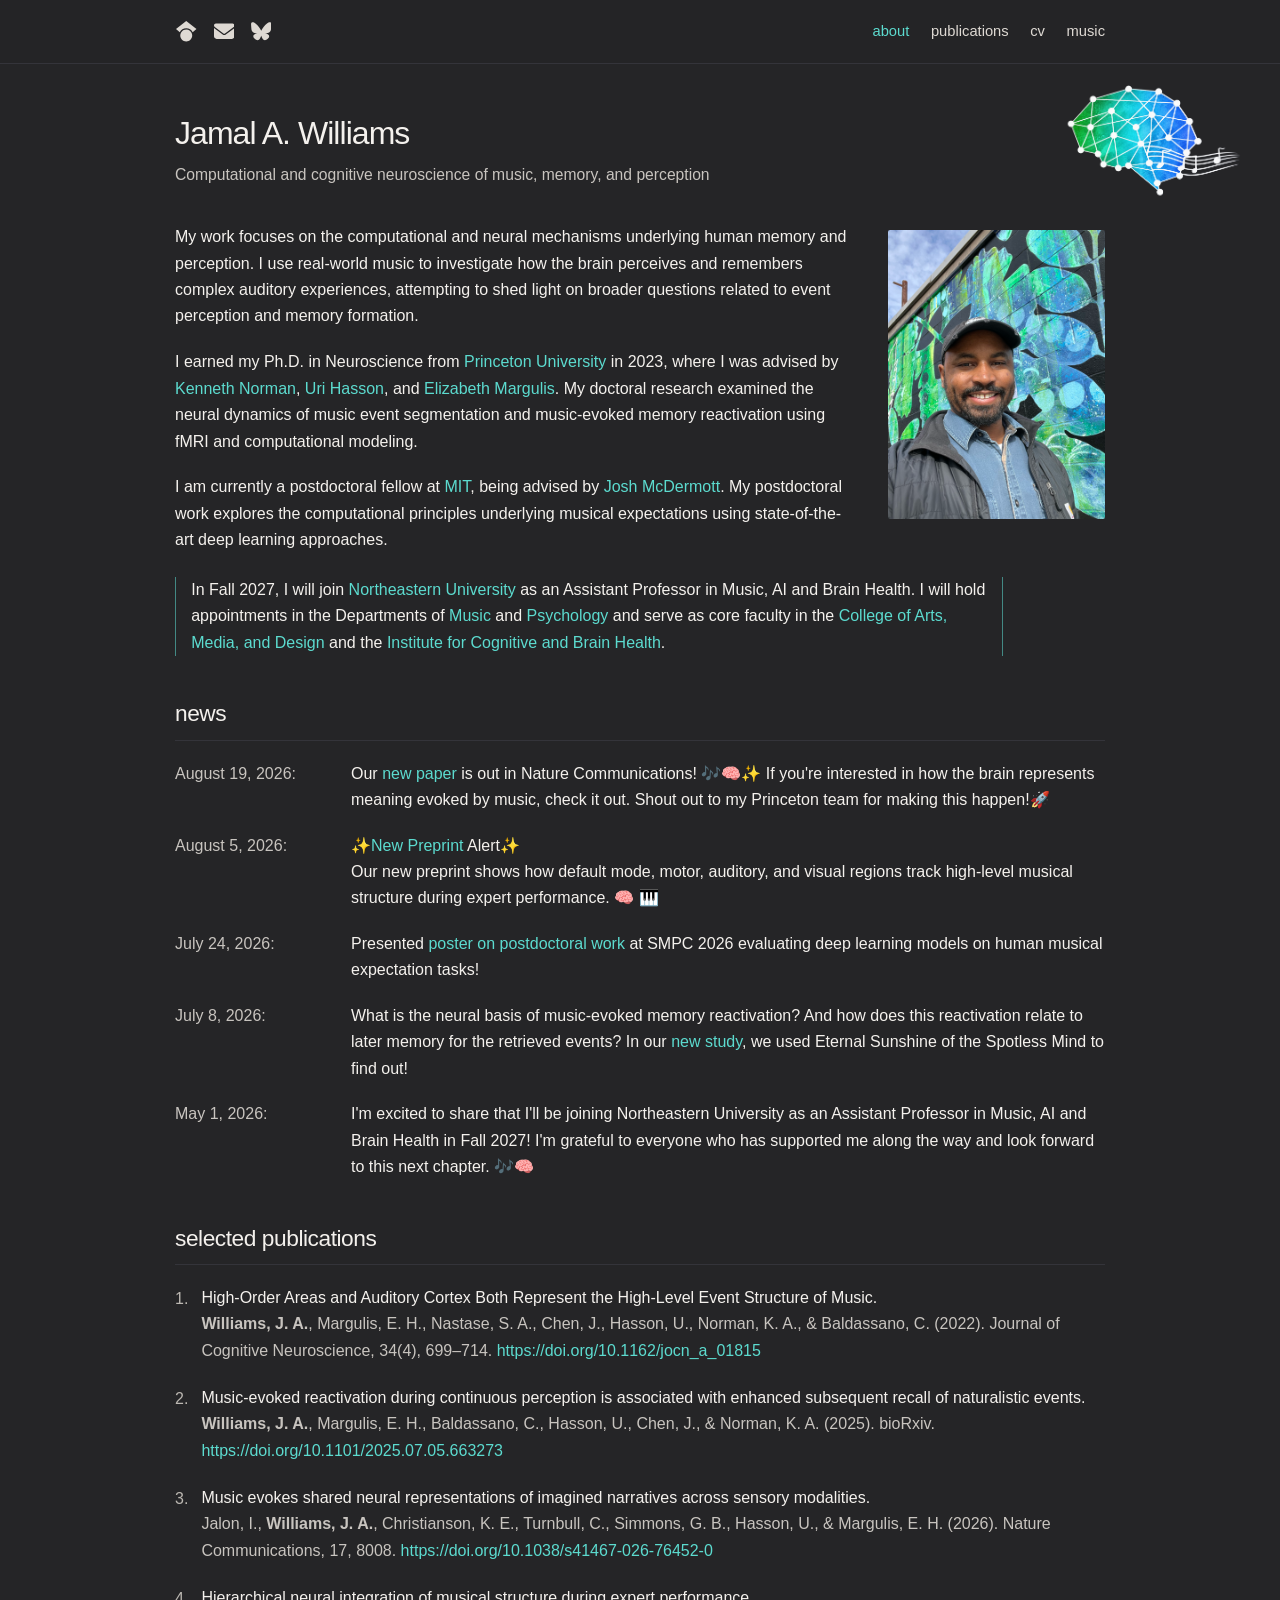
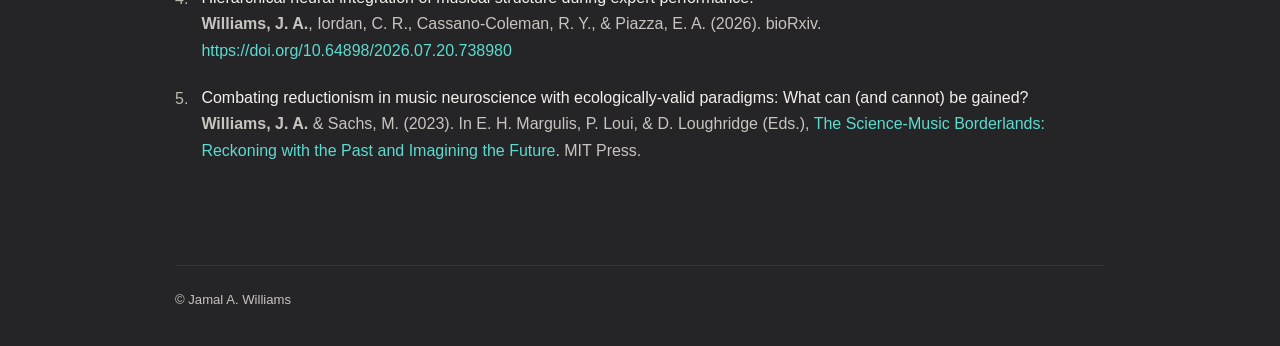
==== commit 00f1a153: "Nudge appointment callout right border" ====
--- a/index.html
+++ b/index.html
@@ -6,7 +6,7 @@
     <meta name="description" content="Personal website of Jamal A. Williams">
     <title>Jamal A. Williams</title>
     <link rel="icon" type="image/png" sizes="512x512" href="images/brain_favicon_large.png?v=larger-v1">
-    <link rel="stylesheet" href="assets/css/site.css?v=lab-announcement-v3">
+    <link rel="stylesheet" href="assets/css/site.css?v=lab-announcement-v4">
   </head>
   <body>
     <header class="site-header">
--- a/assets/css/site.css
+++ b/assets/css/site.css
@@ -46,7 +46,7 @@
 .profile-image { float: right; width: min(217px, 29.75%); margin: 0.35rem 0 1.35rem 2.35rem; border-radius: 2px; object-fit: cover; }
 .brain-logo { position: absolute; top: -8.7rem; right: min(1rem, calc((var(--page-width) - 100vw) / 2 + 2rem)); width: 186px; height: auto; }
 .about-intro p { margin: 0 0 1.22rem; }
-.about-intro .lab-announcement { max-width: 52rem; margin-top: 1.45rem; padding-inline: 0.95rem; border-inline: 1px solid rgba(92, 219, 207, 0.55); }
+.about-intro .lab-announcement { max-width: calc(52rem - 4px); margin-top: 1.45rem; padding-inline: 0.95rem; border-inline: 1px solid rgba(92, 219, 207, 0.55); }
 .section-title { margin: 1.25rem 0 1.25rem; padding-bottom: 0.42rem; border-bottom: 1px solid var(--line); font-size: 1.42rem; font-weight: 400; letter-spacing: -0.02em; }
 .news-list { margin: 0; padding: 0; list-style: none; }
 .news-list li { display: grid; grid-template-columns: minmax(8.4rem, 10rem) minmax(0, 1fr); gap: 1rem; padding: 0 0 1.2rem; }
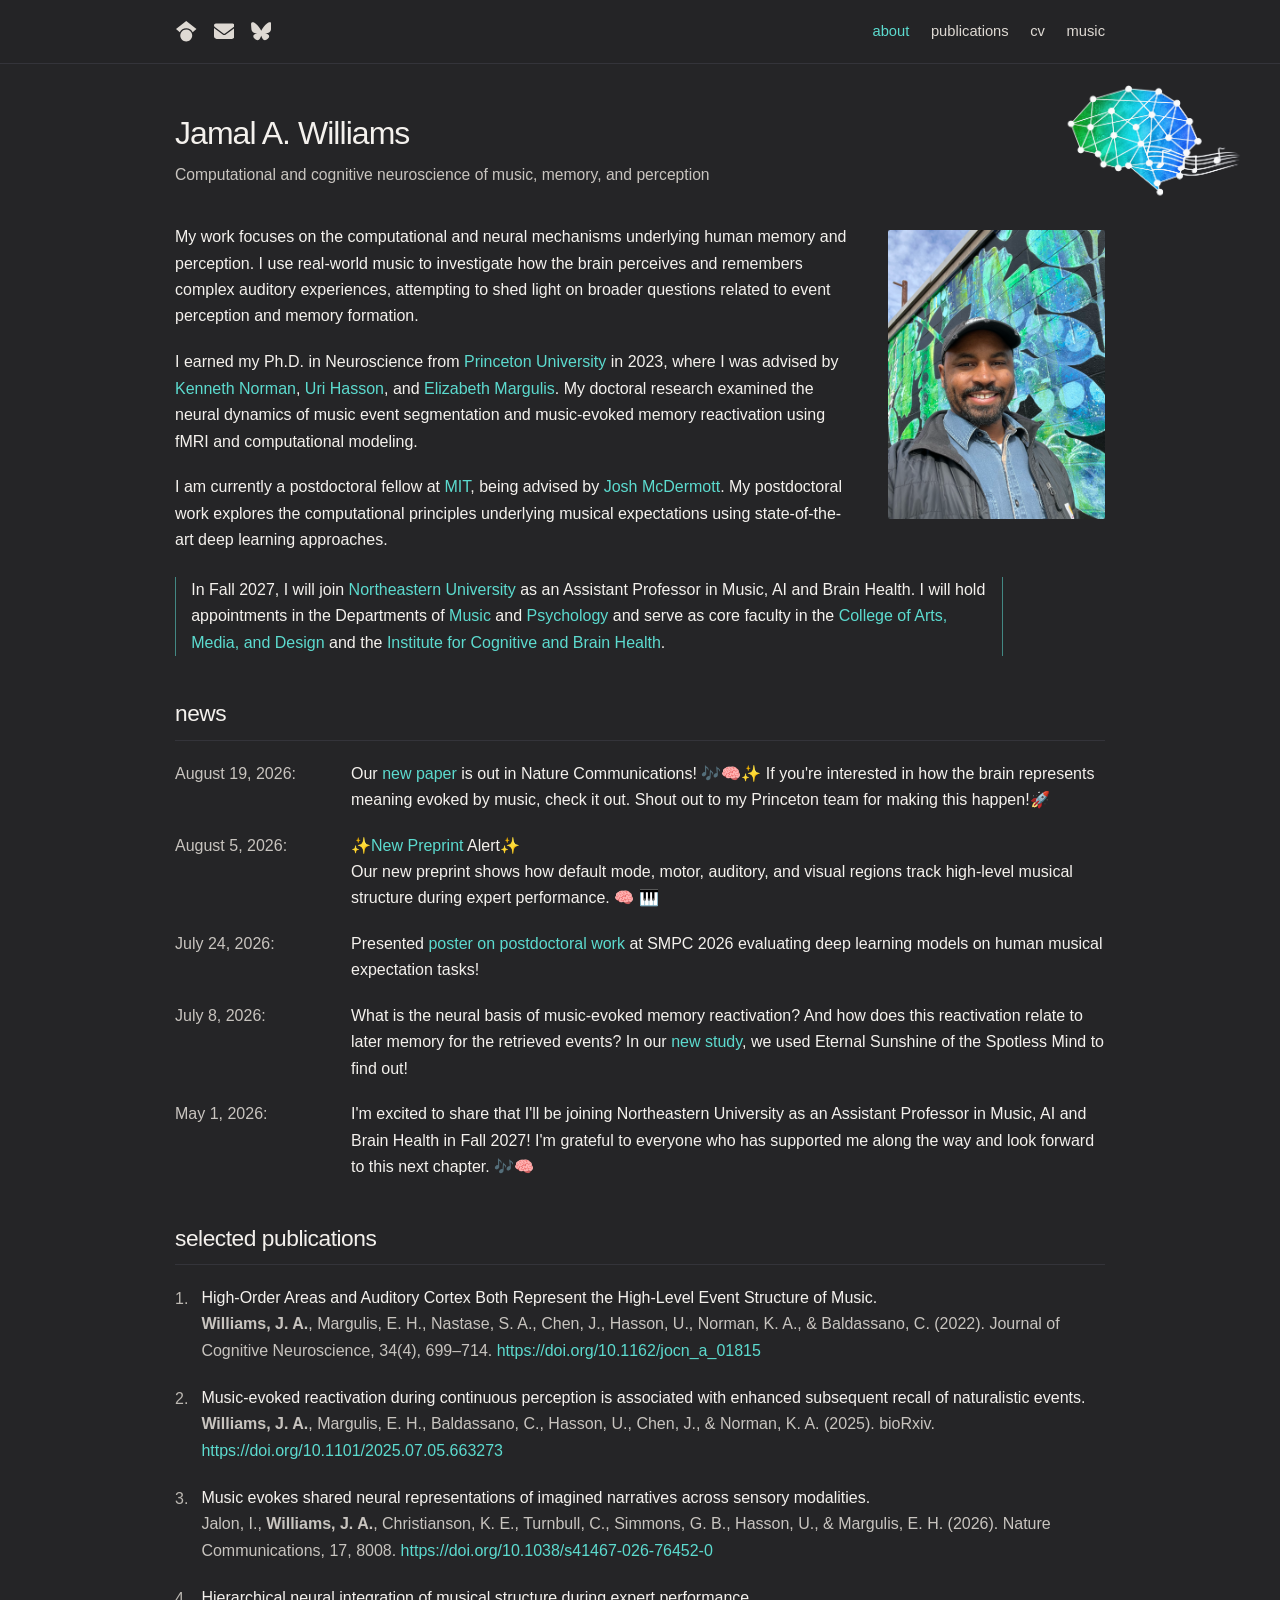
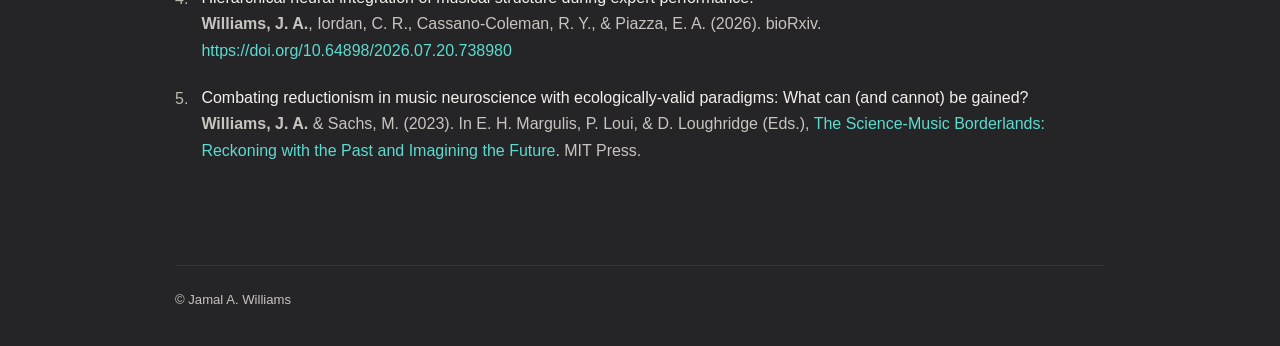
==== commit 040ee4e1: "Move only appointment callout right border" ====
--- a/index.html
+++ b/index.html
@@ -6,7 +6,7 @@
     <meta name="description" content="Personal website of Jamal A. Williams">
     <title>Jamal A. Williams</title>
     <link rel="icon" type="image/png" sizes="512x512" href="images/brain_favicon_large.png?v=larger-v1">
-    <link rel="stylesheet" href="assets/css/site.css?v=lab-announcement-v4">
+    <link rel="stylesheet" href="assets/css/site.css?v=lab-announcement-v5">
   </head>
   <body>
     <header class="site-header">
--- a/assets/css/site.css
+++ b/assets/css/site.css
@@ -46,7 +46,8 @@
 .profile-image { float: right; width: min(217px, 29.75%); margin: 0.35rem 0 1.35rem 2.35rem; border-radius: 2px; object-fit: cover; }
 .brain-logo { position: absolute; top: -8.7rem; right: min(1rem, calc((var(--page-width) - 100vw) / 2 + 2rem)); width: 186px; height: auto; }
 .about-intro p { margin: 0 0 1.22rem; }
-.about-intro .lab-announcement { max-width: calc(52rem - 4px); margin-top: 1.45rem; padding-inline: 0.95rem; border-inline: 1px solid rgba(92, 219, 207, 0.55); }
+.about-intro .lab-announcement { position: relative; max-width: 52rem; margin-top: 1.45rem; padding-inline: 0.95rem; border-left: 1px solid rgba(92, 219, 207, 0.55); }
+.about-intro .lab-announcement::after { position: absolute; top: 0; right: 4px; bottom: 0; width: 1px; background: rgba(92, 219, 207, 0.55); content: ""; }
 .section-title { margin: 1.25rem 0 1.25rem; padding-bottom: 0.42rem; border-bottom: 1px solid var(--line); font-size: 1.42rem; font-weight: 400; letter-spacing: -0.02em; }
 .news-list { margin: 0; padding: 0; list-style: none; }
 .news-list li { display: grid; grid-template-columns: minmax(8.4rem, 10rem) minmax(0, 1fr); gap: 1rem; padding: 0 0 1.2rem; }
